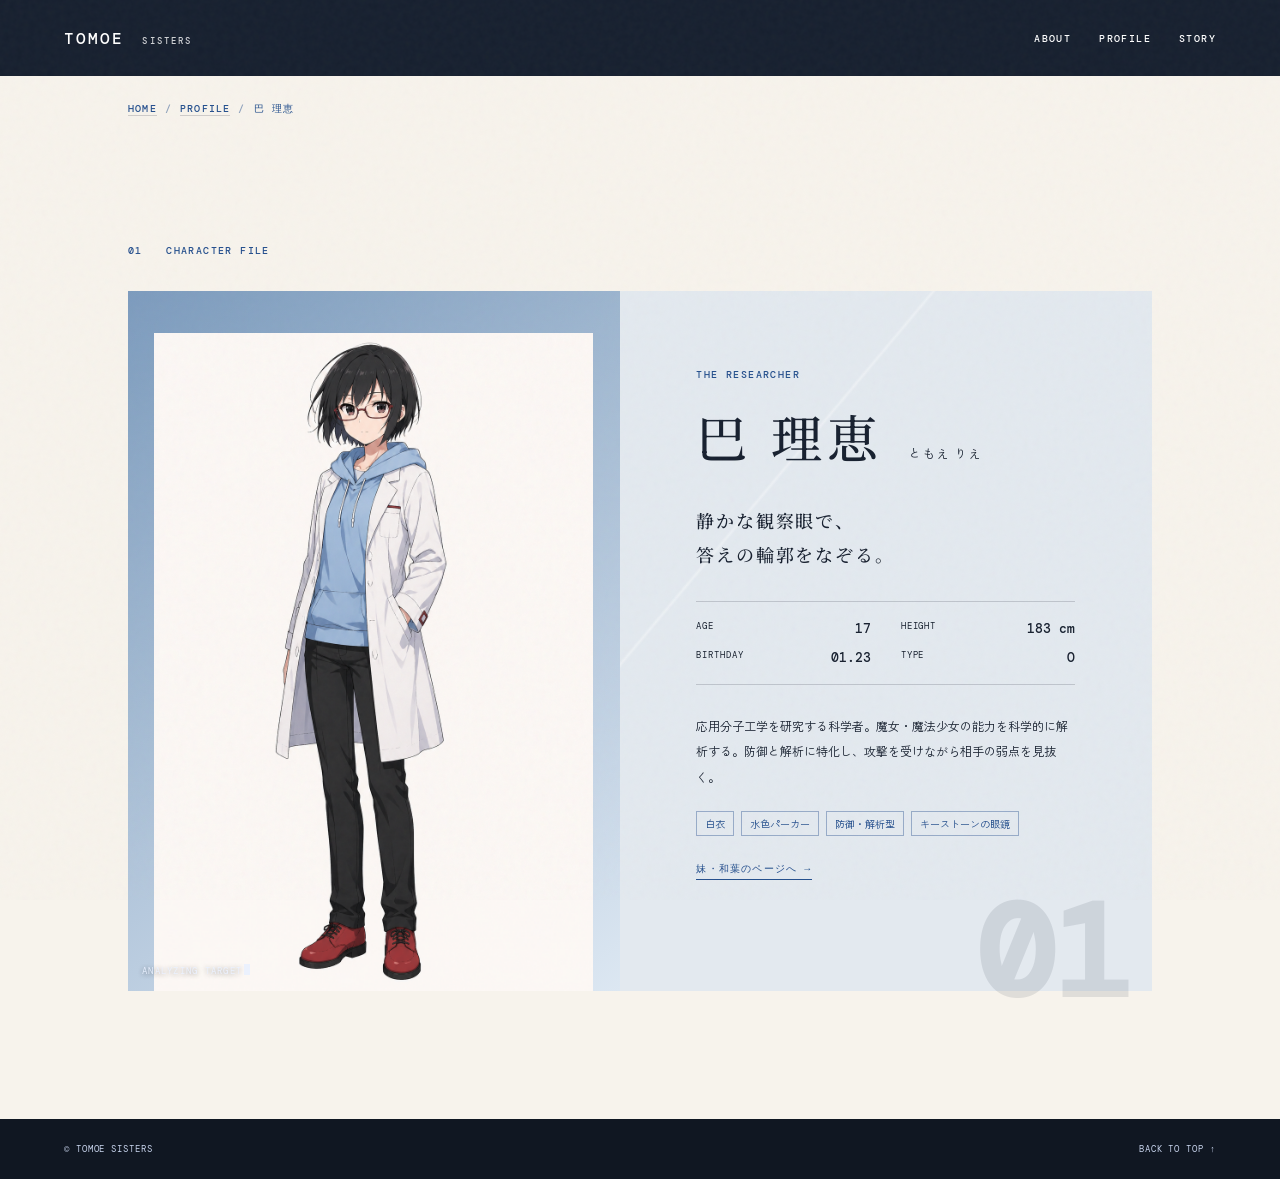
==== character/rie.html @ 8ab79166 "site" ====
<!doctype html>
<html lang="ja">
  <head>
    <meta charset="UTF-8" />
    <meta name="viewport" content="width=device-width, initial-scale=1.0" />
    <meta name="description" content="巴理恵のキャラクター紹介ページ。応用分子工学の研究者、防御・解析型。" />
    <title>巴理恵 | TOMOE SISTERS</title>
    <link rel="preconnect" href="https://fonts.googleapis.com" />
    <link rel="preconnect" href="https://fonts.gstatic.com" crossorigin />
    <link href="https://fonts.googleapis.com/css2?family=DM+Mono:wght@400;500&family=Noto+Serif+JP:wght@400;500;600;700&family=Zen+Kaku+Gothic+New:wght@400;500;700&display=swap" rel="stylesheet" />
    <link rel="stylesheet" href="../css/style.css" />
    <link rel="icon" href="../images/favicon.ico" sizes="any" />
    <link rel="icon" type="image/svg+xml" href="../images/favicon.svg" />
    <link rel="apple-touch-icon" href="../images/apple-touch-icon.png" />
  </head>
  <body>
    <div class="noise" aria-hidden="true"></div>
    <div class="char-topbar">
      <header class="site-header">
        <a class="brand" href="../index.html" aria-label="巴姉妹 トップへ">TOMOE <span>SISTERS</span></a>
        <button class="menu-button" type="button" aria-expanded="false" aria-controls="site-nav">
          <span></span><span></span>
          <i>MENU</i>
        </button>
        <nav id="site-nav" class="site-nav" aria-label="メインナビゲーション">
          <a href="../index.html#about">ABOUT</a>
          <a href="../index.html#profile">PROFILE</a>
          <a href="../index.html#story">STORY</a>
        </nav>
      </header>
    </div>

    <main id="top">
      <p class="crumb"><a href="../index.html">HOME</a><span>/</span><a href="../index.html#profile">PROFILE</a><span>/</span>巴 理恵</p>

      <section class="profiles char-profile section" aria-labelledby="rie-title">
        <div class="section-label"><span>01</span> CHARACTER FILE</div>
        <h2 id="rie-title" class="visually-hidden">巴理恵</h2>

        <article class="profile-card is-active">
          <div class="portrait-wrap blue"><img src="../images/rie_stand.png" alt="巴理恵の立ち絵(全身)" /></div>
          <div class="profile-content">
            <p class="profile-role reveal">THE RESEARCHER</p>
            <h3 class="reveal">巴 理恵 <small>ともえ りえ</small></h3>
            <p class="profile-catch reveal">静かな観察眼で、<br />答えの輪郭をなぞる。</p>
            <dl class="specs reveal">
              <div><dt>AGE</dt><dd data-count="17">0</dd></div><div><dt>HEIGHT</dt><dd data-count="183" data-suffix=" cm">0 cm</dd></div>
              <div><dt>BIRTHDAY</dt><dd>01.23</dd></div><div><dt>TYPE</dt><dd>O</dd></div>
            </dl>
            <p class="profile-note reveal">応用分子工学を研究する科学者。魔女・魔法少女の能力を科学的に解析する。防御と解析に特化し、攻撃を受けながら相手の弱点を見抜く。</p>
            <div class="tags reveal"><span>白衣</span><span>水色パーカー</span><span>防御・解析型</span><span>キーストーンの眼鏡</span></div>
            <a class="more-link reveal" href="kazuha.html">妹・和葉のページへ →</a>
          </div>
          <div class="card-number">01</div>
        </article>
      </section>
    </main>
    <footer><p>© TOMOE SISTERS</p><a href="../index.html">BACK TO TOP ↑</a></footer>
    <script src="../js/script.js"></script>
    <script src="../js/reveal.js"></script>
    <script src="../js/rie-effects.js"></script>
  </body>
</html>
---- css/style.css ----
:root{--ink:#17202f;--paper:#f7f3ec;--blue:#244f8d;--green:#3b7755;--line:rgba(23,32,47,.18)}*{box-sizing:border-box}.visually-hidden{position:absolute;width:1px;height:1px;padding:0;margin:-1px;overflow:hidden;clip:rect(0,0,0,0);white-space:nowrap;border:0}html{scroll-behavior:smooth}body{margin:0;background:var(--paper);color:var(--ink);font-family:"Zen Kaku Gothic New",sans-serif}.noise{position:fixed;z-index:20;inset:0;pointer-events:none;opacity:.14;background-image:url("data:image/svg+xml,%3Csvg viewBox='0 0 160 160' xmlns='http://www.w3.org/2000/svg'%3E%3Cfilter id='n'%3E%3CfeTurbulence type='fractalNoise' baseFrequency='.9' numOctaves='3' stitchTiles='stitch'/%3E%3C/filter%3E%3Crect width='100%25' height='100%25' filter='url(%23n)' opacity='.23'/%3E%3C/svg%3E")}.site-header{height:76px;position:absolute;z-index:10;top:0;left:0;width:100%;display:flex;align-items:center;justify-content:space-between;padding:0 clamp(24px,5vw,80px);color:#fff}.brand{color:inherit;text-decoration:none;font:500 16px "DM Mono",monospace;letter-spacing:.13em}.brand span{font-size:9px;opacity:.8;margin-left:6px}.site-nav{display:flex;gap:28px}.site-nav a{font:500 10px "DM Mono",monospace;letter-spacing:.14em;color:#fff;text-decoration:none}.menu-button{display:none}.hero{height:min(820px,100vh);min-height:620px;position:relative;overflow:hidden;background:#282148}.hero-image,.story-image img{width:100%;height:100%;object-fit:cover;display:block}.hero-image{object-position:center}.hero-shade{position:absolute;inset:0;background:linear-gradient(90deg,rgba(15,18,43,.7),rgba(19,14,40,.05) 65%),linear-gradient(0deg,rgba(10,14,33,.56),transparent 35%)}.hero-copy{position:absolute;left:clamp(24px,11vw,180px);bottom:19%;color:#fff}.eyebrow,.section-label{font:500 10px "DM Mono",monospace;letter-spacing:.14em}.hero h1,.section h2,.profile-content h3{font-family:"Noto Serif JP",serif}.hero h1{font-size:clamp(48px,6vw,90px);font-weight:600;line-height:1.1;letter-spacing:.1em;margin:18px 0}.hero h1 small{font:400 14px "Zen Kaku Gothic New",sans-serif;letter-spacing:.25em;margin-left:14px}.lead{font-size:14px;line-height:2;letter-spacing:.08em}.scroll-cue{position:absolute;left:clamp(24px,5vw,80px);bottom:34px;color:#fff;text-decoration:none;font:500 9px "DM Mono",monospace;letter-spacing:.12em;writing-mode:vertical-rl}.scroll-cue span{height:60px;width:1px;background:#fff;display:inline-block;margin:0 3px 10px}.hero-index{position:absolute;right:clamp(24px,5vw,80px);bottom:35px;margin:0;color:#fff;font:400 11px "DM Mono",monospace}.hero-index i{display:inline-block;width:40px;height:1px;background:#fff;vertical-align:middle;margin:0 10px}.section{padding:clamp(72px,10vw,150px) clamp(24px,10vw,160px)}.section-label{color:var(--blue);margin:0}.section-label span{display:inline-block;margin-right:16px}.about{background:#e9e4da}.about-grid{display:grid;grid-template-columns:1.2fr .8fr;gap:clamp(40px,9vw,140px);margin-top:66px}.section h2{font-size:clamp(32px,4vw,58px);font-weight:500;line-height:1.55;letter-spacing:.08em;margin:0}.about-text{padding-top:12px;font-size:14px;line-height:2.25}.about-text p{margin:0 0 22px}.quote{margin-top:clamp(70px,10vw,150px);border-top:1px solid var(--line);padding-top:18px;color:var(--blue);font:500 clamp(18px,2vw,26px) "Noto Serif JP",serif;letter-spacing:.08em}.quote span{font:400 11px "Zen Kaku Gothic New",sans-serif}.profiles{overflow:hidden}.profile-switch{display:flex;gap:28px;margin:58px 0 25px}.tab{border:0;border-bottom:1px solid transparent;background:none;padding:0 0 9px;color:#858179;cursor:pointer;font:500 15px "Noto Serif JP",serif;letter-spacing:.1em}.tab span{font:400 9px "DM Mono",monospace;margin-right:8px}.tab.is-active{color:var(--ink);border-color:var(--ink)}.profile-card{min-height:580px;position:relative;display:grid;grid-template-columns:48% 52%;background:#e3e9ef;isolation:isolate}.profile-card:before{content:"";position:absolute;inset:0;z-index:-1;opacity:.35;background:linear-gradient(130deg,transparent 49.8%,#fff 50%,transparent 50.2%)}.portrait-wrap{height:100%;overflow:hidden;display:flex;align-items:flex-end;justify-content:center;background:linear-gradient(145deg,#7c9bbd,#dce7f2)}.portrait-wrap.green{background:linear-gradient(145deg,#729d80,#e4ead7)}.portrait-wrap img{height:94%;max-width:95%;object-fit:contain;object-position:bottom}.profile-content{padding:clamp(42px,6vw,100px) clamp(26px,6vw,105px);position:relative}.profile-role{font:500 10px "DM Mono",monospace;letter-spacing:.14em;color:var(--blue);margin:0 0 18px}.profile-content h3{font-size:clamp(36px,4vw,56px);font-weight:500;letter-spacing:.1em;margin:0}.profile-content h3 small{font:400 12px "Zen Kaku Gothic New",sans-serif;letter-spacing:.14em;margin-left:8px}.profile-catch{font:500 18px/1.9 "Noto Serif JP",serif;letter-spacing:.1em;margin:30px 0}.specs{display:grid;grid-template-columns:1fr 1fr;gap:12px 30px;margin:0 0 28px;padding:18px 0;border-block:1px solid var(--line)}.specs div{display:flex;justify-content:space-between}.specs dt{font:400 9px "DM Mono",monospace;letter-spacing:.1em}.specs dd{margin:0;font:500 13px "DM Mono",monospace}.profile-note{font-size:12px;line-height:2.1;max-width:390px}.tags{display:flex;flex-wrap:wrap;gap:7px;margin-top:22px}.tags span{border:1px solid rgba(36,79,141,.4);color:var(--blue);padding:4px 8px;font-size:10px}.card-number{position:absolute;bottom:-14px;right:20px;color:rgba(23,32,47,.1);font:600 130px/.8 "DM Mono",monospace}.story{background:var(--ink);color:#fff;display:grid;grid-template-columns:1.15fr .85fr;gap:clamp(35px,7vw,110px);align-items:center}.story-image{height:530px}.story-copy .section-label{color:#c9d5ee}.story-copy h2{margin:42px 0 30px;font-size:clamp(29px,3.6vw,50px);line-height:1.6}.story-copy>p:not(.section-label):not(.story-sign){font-size:13px;line-height:2.2;max-width:370px}.story-sign{margin-top:55px;color:#c9d5ee;font:500 9px "DM Mono",monospace;letter-spacing:.14em}.char-topbar{background:var(--ink);position:relative;height:76px}
.crumb{padding:26px clamp(24px,10vw,160px) 0;margin:0;font:500 10px "DM Mono",monospace;letter-spacing:.12em;color:var(--blue)}
.crumb a{color:inherit;text-decoration:none;border-bottom:1px solid var(--line)}
.crumb span{opacity:.5;margin:0 8px}
.char-profile .profile-card{margin-top:34px}
.more-link{display:inline-block;margin-top:26px;font:500 10px "DM Mono",monospace;letter-spacing:.12em;color:var(--blue);text-decoration:none;border-bottom:1px solid var(--blue);padding-bottom:3px}
.more-link:hover{opacity:.7}
.reveal{opacity:0;transform:translateY(26px);transition:opacity .7s ease,transform .7s ease;transition-delay:calc(var(--d,0) * 90ms)}
.reveal.is-visible{opacity:1;transform:translateY(0)}

.portrait-wrap.blue{position:relative;overflow:hidden}
.scan-line{position:absolute;left:0;width:100%;height:2px;top:0;opacity:0;pointer-events:none;background:linear-gradient(90deg,transparent,rgba(36,79,141,.85),transparent);box-shadow:0 0 14px rgba(36,79,141,.7)}
.scan-line.is-active{animation:scanSweep 2.4s cubic-bezier(.4,0,.2,1)}
@keyframes scanSweep{0%{top:0;opacity:0}8%{opacity:1}92%{opacity:1}100%{top:100%;opacity:0}}
.reticle{position:absolute;width:34px;height:34px;border:1px solid rgba(36,79,141,.55);border-radius:50%;pointer-events:none;opacity:0}
.reticle:before,.reticle:after{content:"";position:absolute;background:rgba(36,79,141,.6)}
.reticle:before{left:50%;top:-6px;width:1px;height:8px}
.reticle:after{top:50%;left:-6px;height:1px;width:8px}
.reticle.is-active{animation:reticlePing 1.7s ease-out}
@keyframes reticlePing{0%{opacity:0;transform:scale(.4)}20%{opacity:1;transform:scale(1)}80%{opacity:1}100%{opacity:0;transform:scale(1.15)}}
.readout{position:absolute;left:14px;bottom:14px;margin:0;color:#eaf1ff;font:400 9px "DM Mono",monospace;letter-spacing:.14em;opacity:.9;text-shadow:0 1px 5px rgba(0,0,0,.45)}
.readout .cursor{display:inline-block;width:6px;height:11px;background:currentColor;vertical-align:-1px;margin-left:2px;animation:blink 1s step-end infinite}
@keyframes blink{50%{opacity:0}}

.portrait-wrap.green{position:relative;overflow:hidden}
.wind-line{position:absolute;height:1px;width:55%;left:-30%;background:linear-gradient(90deg,transparent,rgba(255,255,255,.75),transparent);opacity:0;animation:windDrift linear infinite}
@keyframes windDrift{0%{transform:translate(-10%,0) rotate(-9deg);opacity:0}12%{opacity:.85}88%{opacity:.5}100%{transform:translate(170%,-46px) rotate(-9deg);opacity:0}}
.portrait-wrap.green img{transition:transform .2s ease-out}
.portrait-swap{position:relative;height:100%;width:100%;cursor:pointer;transition:transform .2s ease-out;outline-offset:6px}
.portrait-swap img{position:absolute;left:0;right:0;bottom:0;margin:0 auto;height:94%;max-width:95%;object-fit:contain;object-position:bottom;transition:opacity .5s ease}
.portrait-swap img.is-hidden{opacity:0}
.portrait-swap:after{content:"";position:absolute;inset:0;background:radial-gradient(circle,rgba(255,255,255,.95),rgba(255,255,255,0) 62%);opacity:0;pointer-events:none}
.portrait-swap.is-flash:after{animation:transformFlash .65s ease-out}
@keyframes transformFlash{0%{opacity:0;transform:scale(.4)}30%{opacity:1;transform:scale(1)}100%{opacity:0;transform:scale(1.3)}}
.swap-label{position:absolute;left:14px;bottom:14px;margin:0;color:#049b10;font:400 9px "DM Mono",monospace;letter-spacing:.12em;opacity:.9;text-shadow:0 1px 5px rgba(0,0,0,.45);pointer-events:none}
.tag-pop{opacity:0;transform:translateY(10px) scale(.9);transition:opacity .45s ease,transform .45s cubic-bezier(.34,1.56,.64,1)}
.tag-pop.is-visible{opacity:1;transform:translateY(0) scale(1)}

footer{display:flex;justify-content:space-between;padding:24px clamp(24px,5vw,80px);background:#101722;color:#c9d5ee;font:400 9px "DM Mono",monospace;letter-spacing:.1em}footer p{margin:0}footer a{color:inherit;text-decoration:none}@media(max-width:720px){.site-nav{display:none}.menu-button{display:flex;align-items:center;gap:5px;border:0;background:none;color:#fff;cursor:pointer}.menu-button span{width:16px;height:1px;background:currentColor}.menu-button i{font:400 8px "DM Mono",monospace;font-style:normal;margin-left:3px}.site-nav.is-open{position:absolute;top:76px;left:0;width:100%;display:flex;flex-direction:column;gap:0;background:rgba(18,24,48,.95);padding:15px 24px}.site-nav a{padding:13px 0}.hero{min-height:580px}.hero-copy{bottom:18%;left:28px}.hero h1{font-size:50px}.hero h1 small{display:block;margin:12px 0 0;font-size:11px}.lead{font-size:12px}.about-grid,.story{grid-template-columns:1fr}.about-grid{margin-top:40px;gap:24px}.profile-switch{margin-top:38px}.profile-card{grid-template-columns:1fr;min-height:0}.portrait-wrap{height:390px}.profile-content{padding:40px 28px 58px}.profile-content h3{font-size:39px}.card-number{font-size:100px}.story{padding:70px 24px}.story-image{height:310px}.story-copy h2{margin:30px 0 20px}.scroll-cue{display:none}.story-sign{margin-top:34px}}
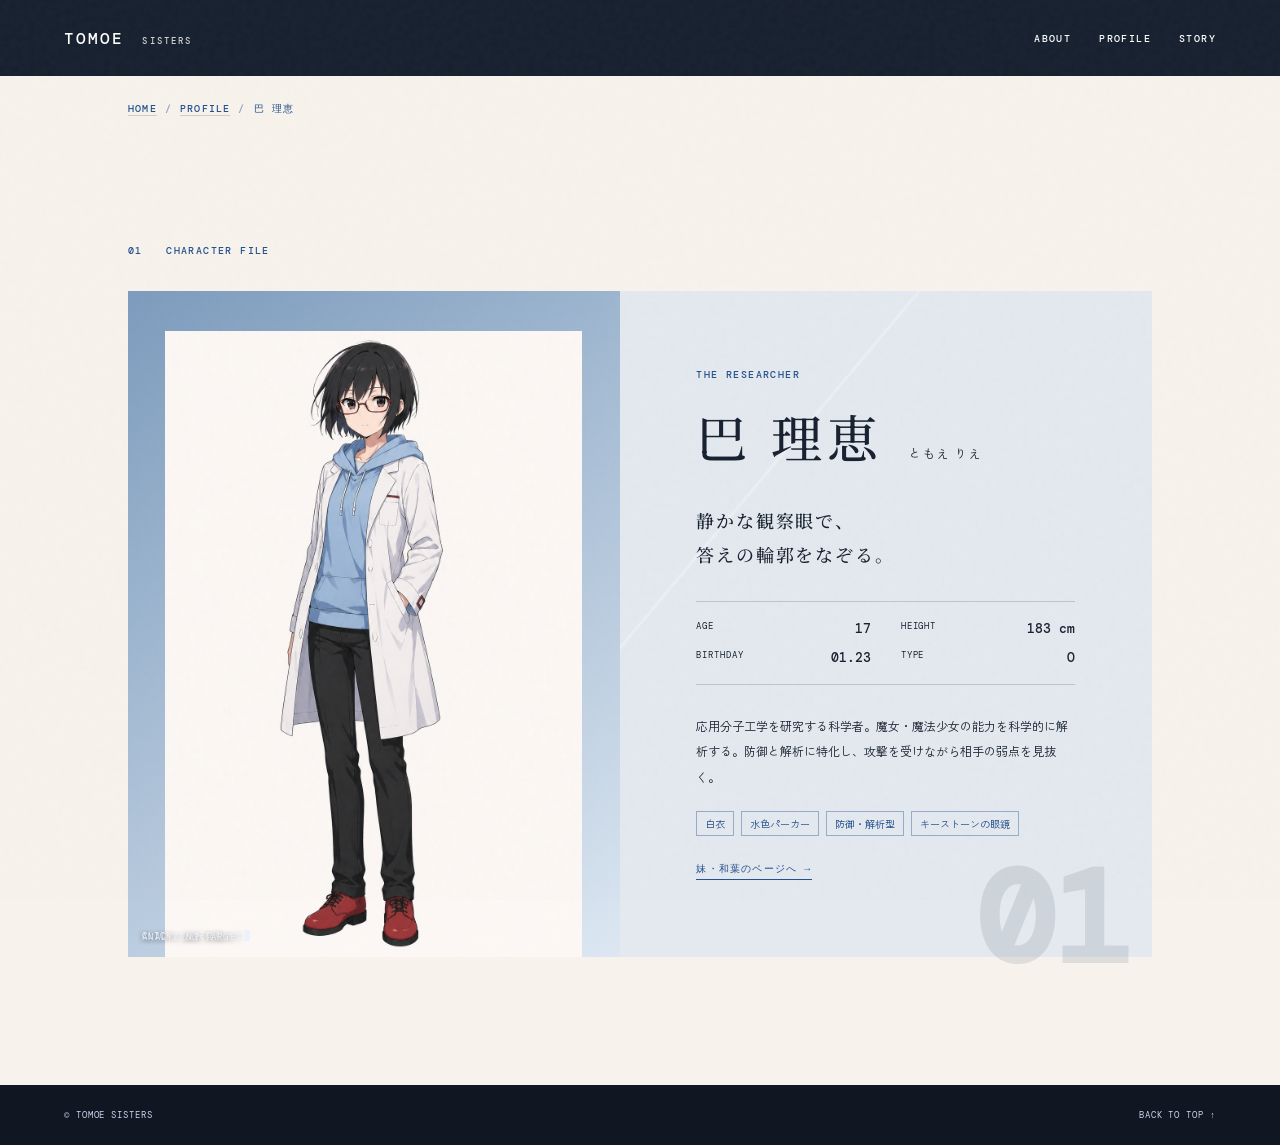
==== commit cf45d56b: "site" ====
--- a/character/rie.html
+++ b/character/rie.html
@@ -38,7 +38,13 @@
         <h2 id="rie-title" class="visually-hidden">巴理恵</h2>
 
         <article class="profile-card is-active">
-          <div class="portrait-wrap blue"><img src="../images/rie_stand.png" alt="巴理恵の立ち絵(全身)" /></div>
+          <div class="portrait-wrap blue">
+            <div class="portrait-swap" role="button" tabindex="0" aria-pressed="false" aria-label="クリックで反転(強化形態)に切り替え">
+              <img class="img-civilian is-active" src="../images/rie_stand.png" alt="巴理恵の立ち絵(全身)" />
+              <img class="img-magical is-hidden" src="../images/rie_reversal.png" alt="反転(強化形態)の巴理恵の立ち絵、双剣を構えている" />
+            </div>
+            <p class="swap-label">CLICK: 反転発動！</p>
+          </div>
           <div class="profile-content">
             <p class="profile-role reveal">THE RESEARCHER</p>
             <h3 class="reveal">巴 理恵 <small>ともえ りえ</small></h3>
--- a/css/style.css
+++ b/css/style.css
@@ -19,6 +19,10 @@
 .reticle.is-active{animation:reticlePing 1.7s ease-out}
 @keyframes reticlePing{0%{opacity:0;transform:scale(.4)}20%{opacity:1;transform:scale(1)}80%{opacity:1}100%{opacity:0;transform:scale(1.15)}}
 .readout{position:absolute;left:14px;bottom:14px;margin:0;color:#eaf1ff;font:400 9px "DM Mono",monospace;letter-spacing:.14em;opacity:.9;text-shadow:0 1px 5px rgba(0,0,0,.45)}
+.portrait-wrap.is-reversed .scan-line{background:linear-gradient(90deg,transparent,rgba(196,54,54,.85),transparent);box-shadow:0 0 14px rgba(196,54,54,.7)}
+.portrait-wrap.is-reversed .reticle{border-color:rgba(196,54,54,.55)}
+.portrait-wrap.is-reversed .reticle:before,.portrait-wrap.is-reversed .reticle:after{background:rgba(196,54,54,.6)}
+.portrait-wrap.is-reversed .readout{color:#ffe3e3}
 .readout .cursor{display:inline-block;width:6px;height:11px;background:currentColor;vertical-align:-1px;margin-left:2px;animation:blink 1s step-end infinite}
 @keyframes blink{50%{opacity:0}}
 
@@ -32,7 +36,7 @@
 .portrait-swap:after{content:"";position:absolute;inset:0;background:radial-gradient(circle,rgba(255,255,255,.95),rgba(255,255,255,0) 62%);opacity:0;pointer-events:none}
 .portrait-swap.is-flash:after{animation:transformFlash .65s ease-out}
 @keyframes transformFlash{0%{opacity:0;transform:scale(.4)}30%{opacity:1;transform:scale(1)}100%{opacity:0;transform:scale(1.3)}}
-.swap-label{position:absolute;left:14px;bottom:14px;margin:0;color:#049b10;font:400 9px "DM Mono",monospace;letter-spacing:.12em;opacity:.9;text-shadow:0 1px 5px rgba(0,0,0,.45);pointer-events:none}
+.swap-label{position:absolute;left:14px;bottom:14px;margin:0;color:#fff;font:400 9px "DM Mono",monospace;letter-spacing:.12em;opacity:.9;text-shadow:0 1px 5px rgba(0,0,0,.45);pointer-events:none}
 .tag-pop{opacity:0;transform:translateY(10px) scale(.9);transition:opacity .45s ease,transform .45s cubic-bezier(.34,1.56,.64,1)}
 .tag-pop.is-visible{opacity:1;transform:translateY(0) scale(1)}
 
